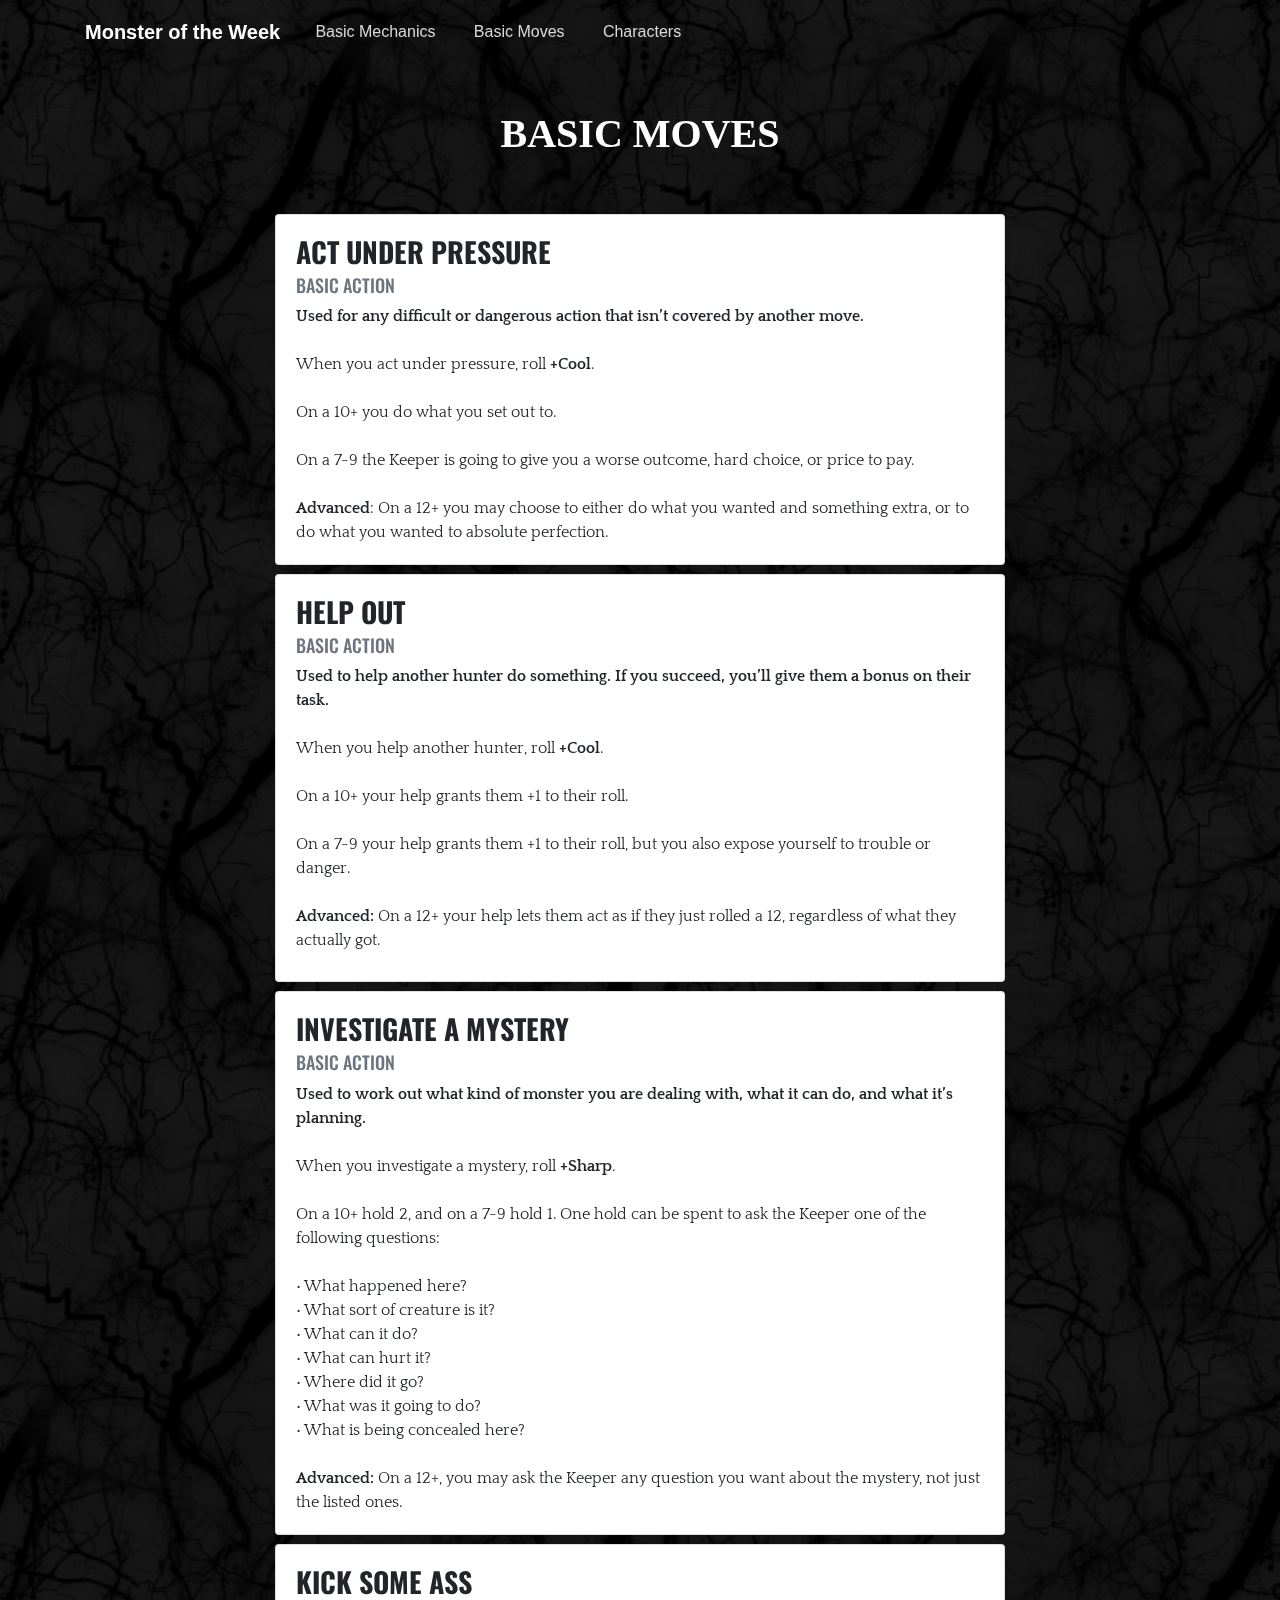
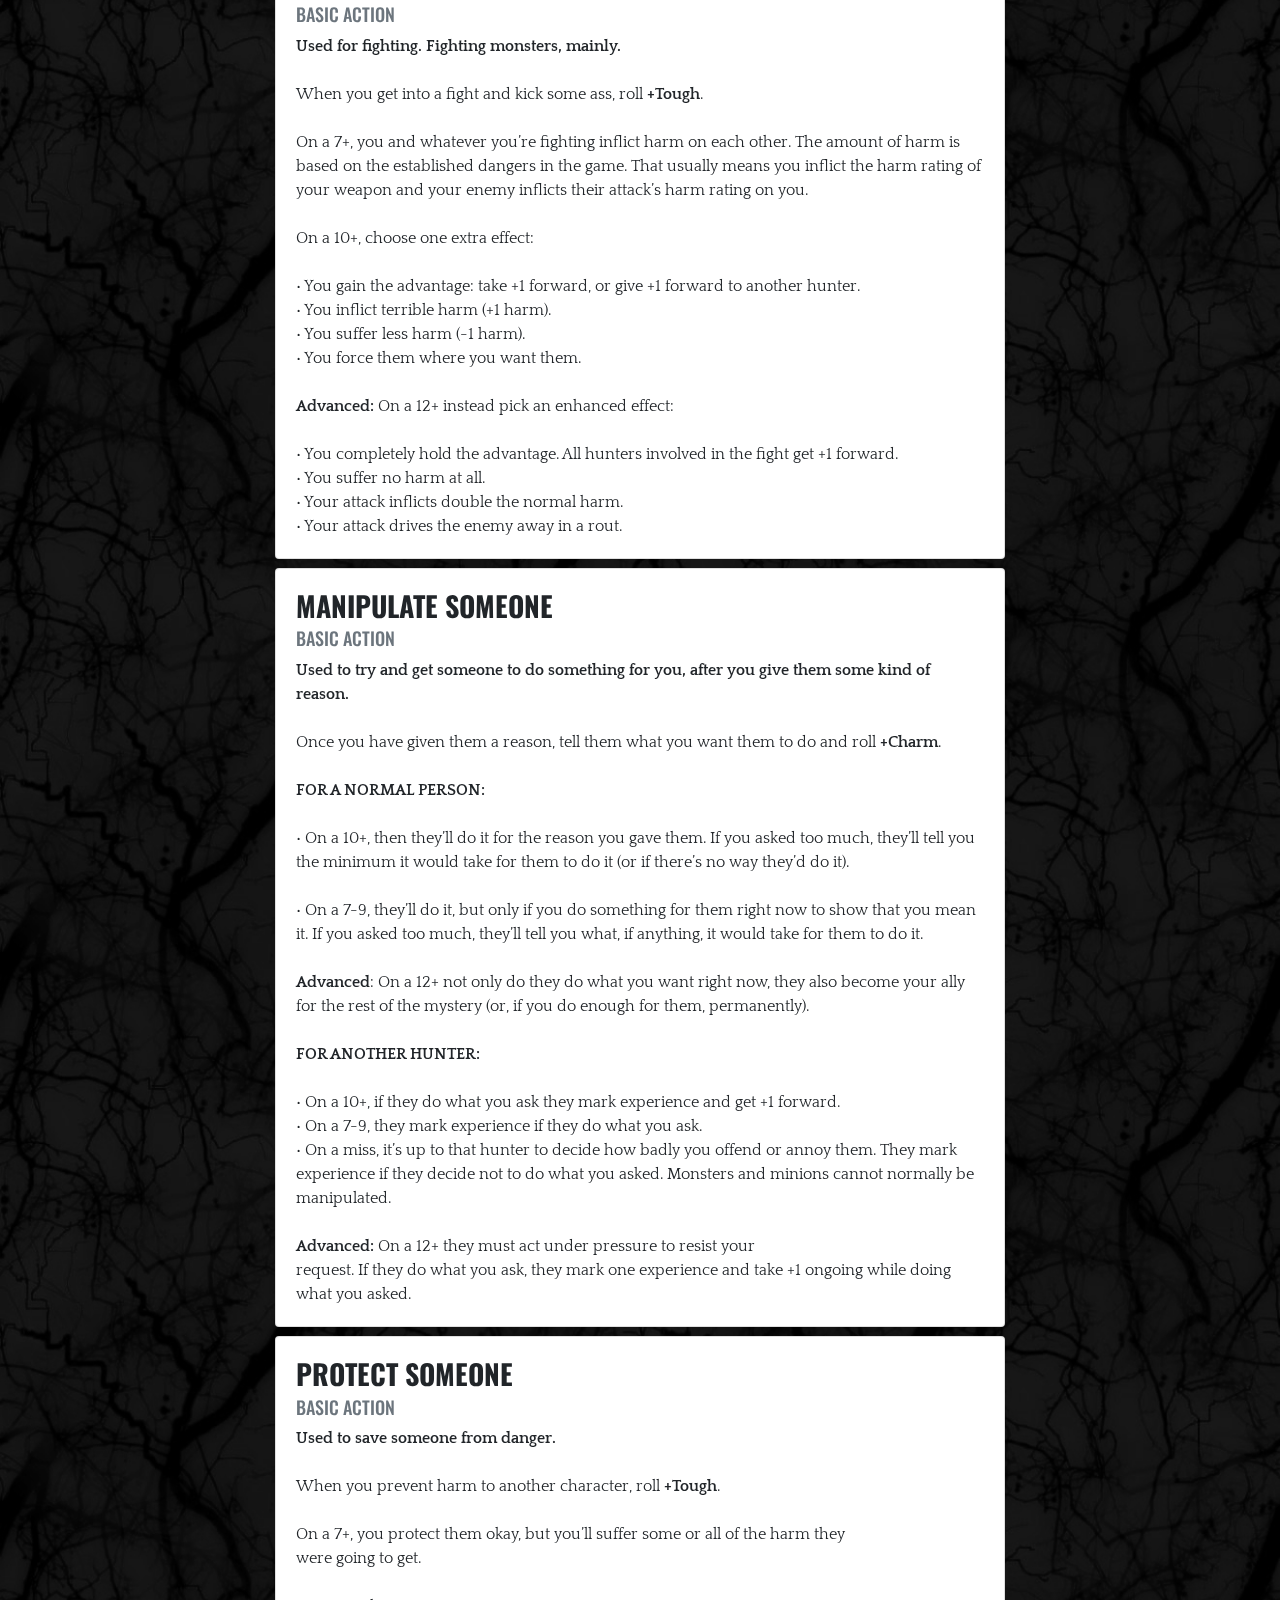
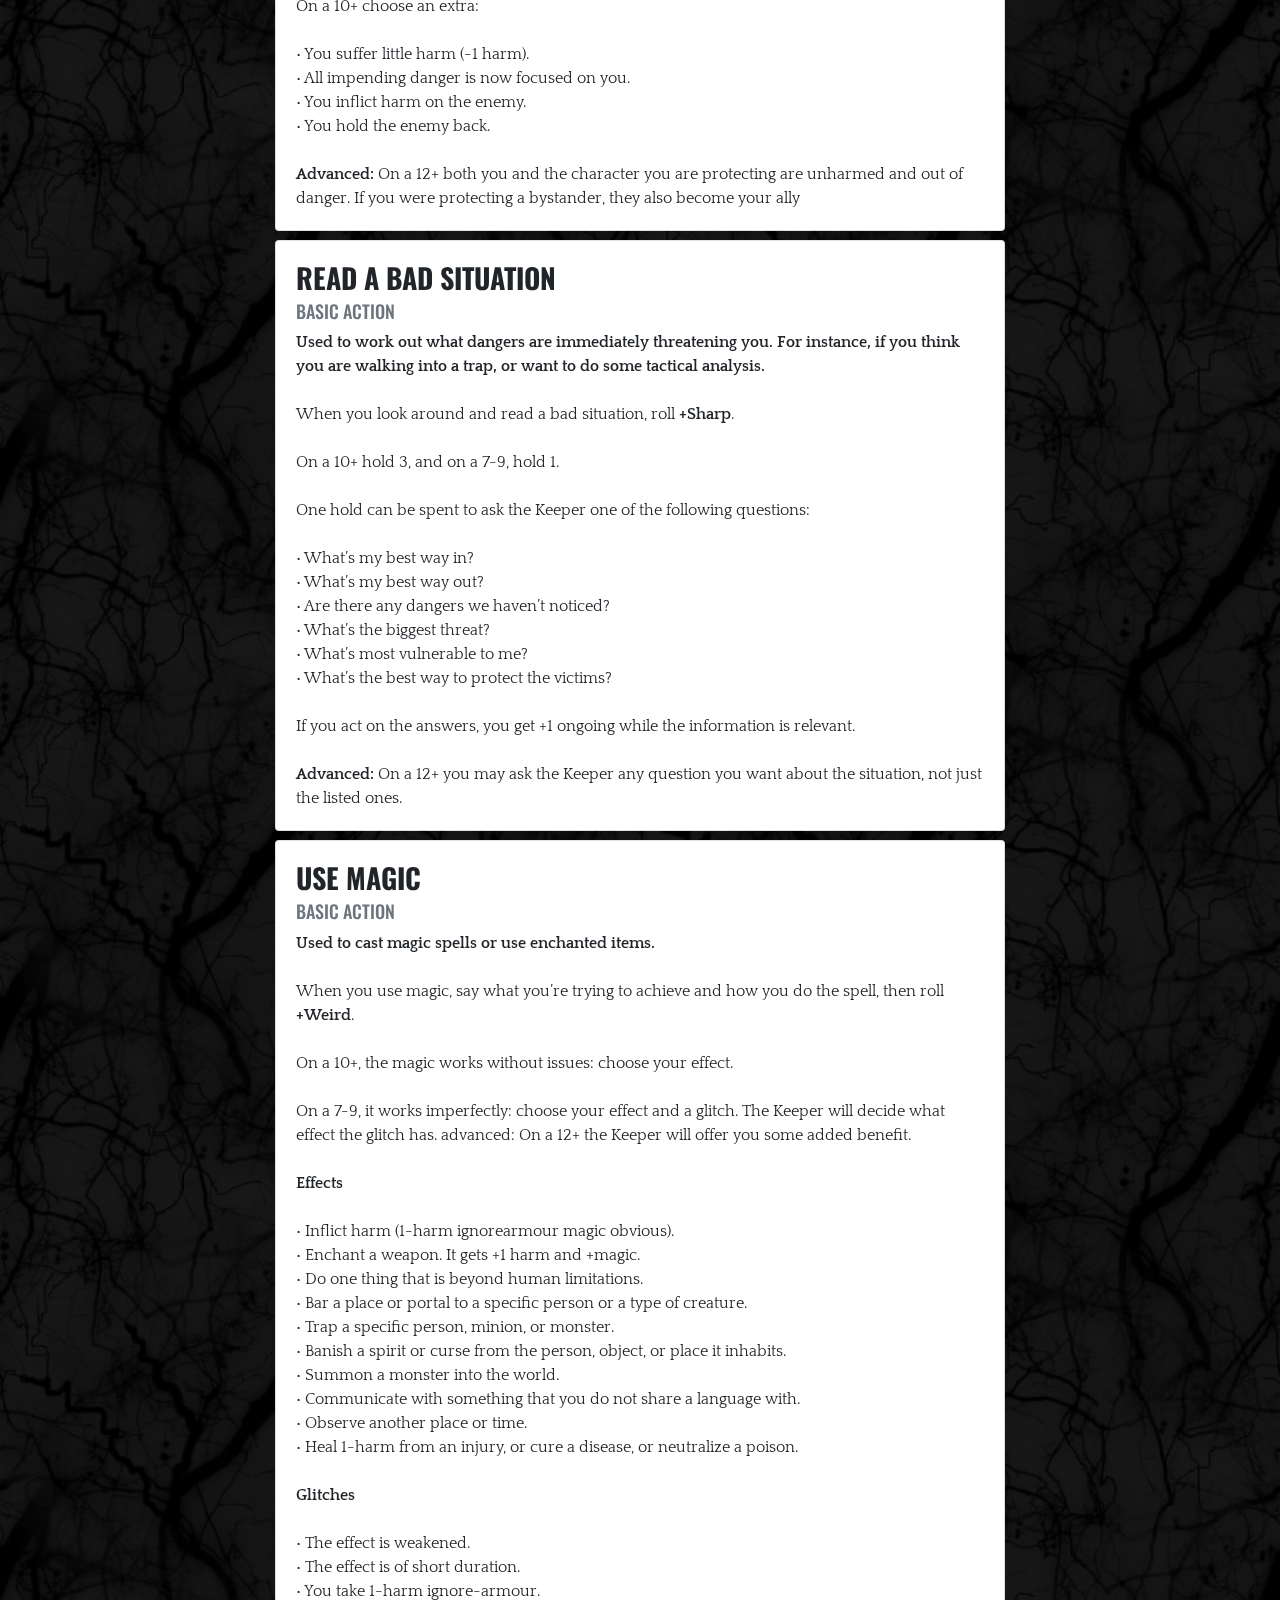
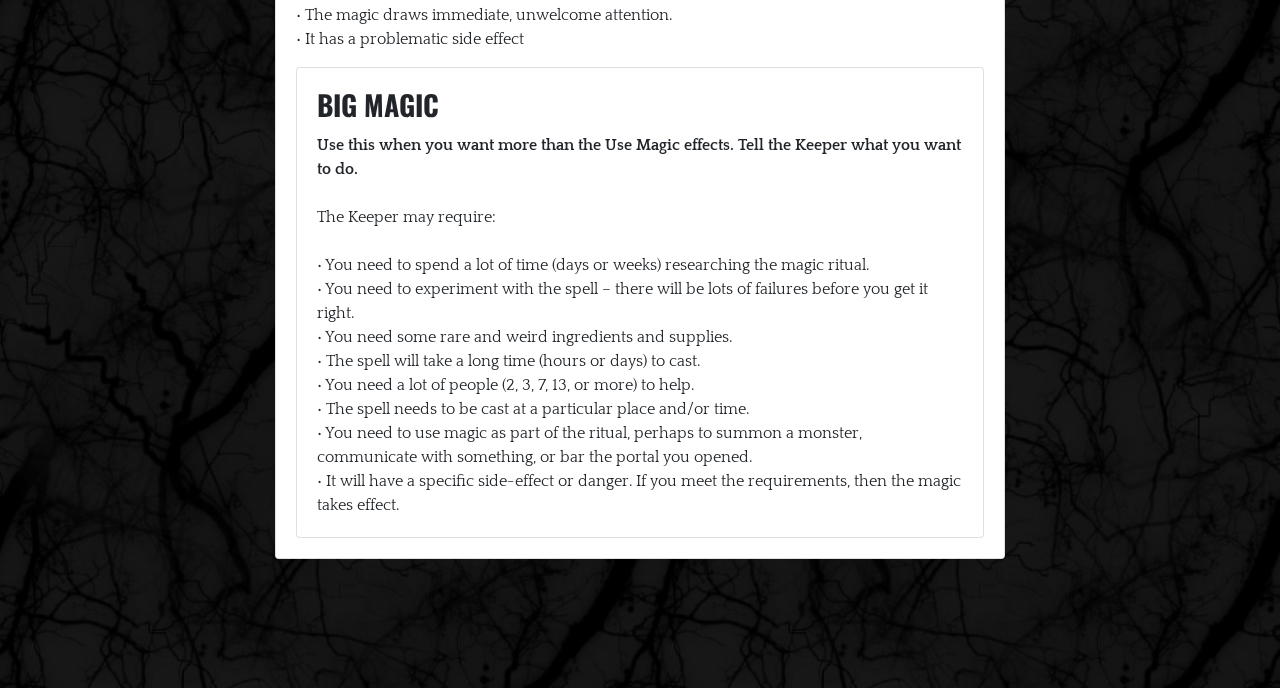
==== basicmoves.html @ d93e8f1a "Refactor and add Basic Mechanics" ====
<!DOCTYPE html>
<html>

<head>
    <meta charset="utf-8">
    <meta name="viewport" content="width=device-width, initial-scale=1.0, shrink-to-fit=no">
    <title>MOTW | Basic Moves</title>
    <link rel="stylesheet" href="https://cdnjs.cloudflare.com/ajax/libs/twitter-bootstrap/4.3.1/css/bootstrap.min.css">
    <link href="https://fonts.googleapis.com/css?family=Oswald|Quattrocento" rel="stylesheet">
    <link rel="stylesheet" href="assets/css/styles.min.css">
    <link rel="stylesheet" href="assets/css/custom.css">
    <link rel="icon" href="favicon-16x16.png">
</head>

<body>
    <div>
        <div class="header-dark"
            style="background-image: url(&quot;assets/img/spooky.jpg&quot;);opacity: 1;filter: blur(0px) brightness(100%) contrast(100%) grayscale(0%);margin: 0px;background-size: auto;background-repeat: round;">
            <nav class="navbar navbar-dark navbar-expand-lg navigation-clean-search">
                <div class="container"><a class="navbar-brand" href="#">Monster of the Week</a><button
                        data-toggle="collapse" class="navbar-toggler" data-target="#navcol-1"><span
                            class="sr-only">Toggle navigation</span><span class="navbar-toggler-icon"></span></button>
                    <div class="collapse navbar-collapse" id="navcol-1">
                        <ul class="nav navbar-nav">
                            <li class="nav-item" role="presentation"><a class="nav-link" href="index.html">Basic
                                    Mechanics</a>
                            </li>
                            <li class="nav-item active" role="presentation"><a class="nav-link"
                                    href="basicmoves.html">Basic Moves</a>
                            </li>
                            <li class="nav-item" role="presentation"><a class="nav-link"
                                    href="characters.html">Characters</a></li>
                        </ul>
                        <form class="form-inline mr-auto" target="_self">
                            <div class="form-group"><label for="search-field"></label></div>
                        </form><span class="navbar-text"></span>
                    </div>
                </div>
            </nav>
            <div class="container hero">
                <div class="row">
                    <div class="col-md-8 offset-md-2">
                        <h1 class="text-center">Basic Moves</h1>
                        <div class="card" style="padding: 0px;margin: 0 0 1vh 0;">
                            <div class="card-body">
                                <h4 class="card-title">Act Under Pressure</h4>
                                <h6 class="text-muted card-subtitle mb-2">Basic Action</h6>
                                <p class="card-text"><strong>Used for any difficult or dangerous action that isn’t
                                        covered by another move.</strong><br><br>When you act under pressure, roll
                                    <strong>+Cool</strong>.<br><br>On a 10+ you do what you set out to.<br><br>On a 7-9
                                    the
                                    Keeper is going to give you a worse outcome, hard choice, or price to
                                    pay.<br><br><strong>Advanced</strong>: On a 12+ you may choose to either do what you
                                    wanted and something extra, or to do what you wanted to absolute
                                    perfection.<br></p>
                            </div>
                        </div>
                        <div class="card" style="margin: 0 0 1vh 0;">
                            <div class="card-body" style="margin: 0 0 1vh 0;">
                                <h4 class="card-title">Help Out</h4>
                                <h6 class="text-muted card-subtitle mb-2">Basic Action</h6>
                                <p class="card-text"><strong>Used to help another hunter do something. If you succeed,
                                        you’ll give them a bonus on their task.</strong><br><br>When you help another
                                    hunter, roll <strong>+Cool</strong>.<br><br>On a 10+ your help grants them +1 to
                                    their roll.<br><br>On a 7-9 your help grants them +1 to their roll, but you also
                                    expose yourself to trouble or danger.<br><br><strong>Advanced:</strong> On a 12+
                                    your help lets them act as if they just rolled a 12, regardless
                                    of what they actually got.<br></p>
                            </div>
                        </div>
                        <div class="card" style="margin: 0 0 1vh 0;">
                            <div class="card-body">
                                <h4 class="card-title">Investigate a Mystery</h4>
                                <h6 class="text-muted card-subtitle mb-2">Basic Action</h6>
                                <p class="card-text"><strong>Used to work out what kind of monster you are dealing with,
                                        what it can do, and what it’s planning.</strong><br><br>When you investigate a
                                    mystery, roll <strong>+Sharp</strong>. <br><br>On a 10+ hold 2, and on a 7-9
                                    hold 1. One hold can be spent to ask the Keeper one of the following
                                    questions:<br><br>• What happened here?<br>• What sort of creature is it?<br>• What
                                    can it do?<br>• What can hurt it?<br>• Where did it go?<br>• What
                                    was it going to do?<br>• What is being concealed
                                    here?<br><br><strong>Advanced:</strong> On a 12+, you may ask the Keeper any
                                    question you want about the mystery, not just the listed ones.<br></p>
                            </div>
                        </div>
                        <div class="card" style="margin: 0 0 1vh 0;">
                            <div class="card-body">
                                <h4 class="card-title">Kick Some Ass</h4>
                                <h6 class="text-muted card-subtitle mb-2">Basic Action</h6>
                                <p class="card-text"><strong>Used for fighting. Fighting monsters,
                                        mainly.</strong><br><br>When you get into a fight and kick some ass, roll
                                    <strong>+Tough</strong>.<br><br>On a 7+, you and whatever you’re fighting inflict
                                    harm on each other. The
                                    amount of harm is based on the established dangers in the game. That usually means
                                    you inflict the harm rating of your weapon and your enemy inflicts their attack’s
                                    harm rating on you.<br><br>On a 10+, choose one extra
                                    effect:<br><br>• You gain the advantage: take +1 forward, or give +1 forward to
                                    another hunter.<br>• You inflict terrible harm (+1 harm).<br>• You suffer less harm
                                    (-1 harm).<br>• You force them where you want them.
                                    <br><br><strong>Advanced:</strong> On a 12+ instead pick an enhanced
                                    effect:<br><br>• You completely hold the advantage. All hunters involved in the
                                    fight get +1 forward.<br>• You suffer no harm at all.<br>• Your attack inflicts
                                    double the normal harm.<br>•
                                    Your attack drives the enemy away in a rout.<br></p>
                            </div>
                        </div>
                        <div class="card" style="margin: 0 0 1vh 0;">
                            <div class="card-body">
                                <h4 class="card-title">Manipulate Someone</h4>
                                <h6 class="text-muted card-subtitle mb-2">Basic Action</h6>
                                <p class="card-text"><strong>Used to try and get someone to do something for you, after
                                        you give them some kind of reason.</strong><br><br>Once you have given them a
                                    reason, tell them what you want them to do and roll
                                    <strong>+Charm</strong>.<br><br><strong>FOR A NORMAL PERSON:</strong><br><br>•
                                    On a 10+, then they’ll do it for the reason you gave them. If you asked too much,
                                    they’ll tell you the minimum it would take for them to do it (or if there’s no way
                                    they’d do it).<br><br>• On a 7-9, they’ll do it, but only
                                    if you do something for them right now to show that you mean it. If you asked too
                                    much, they’ll tell you what, if anything, it would take for them to do
                                    it.<br><br><strong>Advanced</strong>: On a 12+ not only do they do
                                    what you want right now, they also become your ally for the rest of the mystery (or,
                                    if you do enough for them, permanently).<br><br><strong>FOR ANOTHER
                                        HUNTER:</strong><br><br>• On a 10+, if they do what you ask they mark
                                    experience and get +1 forward.<br>• On a 7-9, they mark experience if they do what
                                    you ask.<br>• On a miss, it’s up to that hunter to decide how badly you offend or
                                    annoy them. They mark experience if they decide not to
                                    do what you asked. Monsters and minions cannot normally be
                                    manipulated.<br><br><strong>Advanced:</strong> On a 12+ they must act under pressure
                                    to resist your<br>request. If they do what you ask, they mark one experience
                                    and take +1 ongoing while doing what you asked. <br></p>
                            </div>
                        </div>
                        <div class="card" style="margin: 0 0 1vh 0;">
                            <div class="card-body">
                                <h4 class="card-title">Protect Someone</h4>
                                <h6 class="text-muted card-subtitle mb-2">Basic Action</h6>
                                <p class="card-text"><strong>Used to save someone from danger.</strong><br><br>When you
                                    prevent harm to another character, roll <strong>+Tough</strong>.<br><br>On a 7+, you
                                    protect them okay, but you’ll suffer some or all of the harm they<br>were
                                    going to get.<br><br>On a 10+ choose an extra:<br><br>• You suffer little harm (-1
                                    harm).<br>• All impending danger is now focused on you.<br>• You inflict harm on the
                                    enemy.<br>• You hold the enemy back.<br><br><strong>Advanced:</strong> On a 12+ both
                                    you and the character you are protecting are unharmed and out of danger. If you were
                                    protecting a bystander, they also become your ally<br></p>
                            </div>
                        </div>
                        <div class="card" style="margin: 0 0 1vh 0;">
                            <div class="card-body">
                                <h4 class="card-title">Read a Bad Situation</h4>
                                <h6 class="text-muted card-subtitle mb-2">Basic Action</h6>
                                <p class="card-text"><strong>Used to work out what dangers are immediately threatening
                                        you. For instance, if you think you are walking into a trap, or want to do some
                                        tactical analysis.</strong><br><br>When you look around and read a bad
                                    situation,
                                    roll <strong>+Sharp</strong>.<br><br>On a 10+ hold 3, and on a 7-9, hold
                                    1.<br><br>One hold can be spent to ask the Keeper one of the following
                                    questions:<br><br>• What’s my best way in?<br>• What’s my best way out?<br>•
                                    Are there any dangers we haven’t noticed?<br>• What’s the biggest threat?<br>•
                                    What’s most vulnerable to me?<br>• What’s the best way to protect the
                                    victims?<br><br>If you act on the answers, you get +1 ongoing while the
                                    information is relevant.<br><br><strong>Advanced:</strong> On a 12+ you may ask the
                                    Keeper any question you want about the situation, not just the listed ones.<br></p>
                            </div>
                        </div>
                        <div class="card" style="margin: 0 0 1vh 0;">
                            <div class="card-body">
                                <h4 class="card-title">Use Magic</h4>
                                <h6 class="text-muted card-subtitle mb-2">Basic Action</h6>
                                <p class="card-text"><strong>Used to cast magic spells or use enchanted
                                        items.</strong><br><br>When you use magic, say what you’re trying to achieve and
                                    how you do the spell, then roll <strong>+Weird</strong>.<br><br>On a 10+, the magic
                                    works without
                                    issues: choose your effect.<br><br>On a 7-9, it works imperfectly: choose your
                                    effect and a glitch. The Keeper will decide what effect the glitch has. advanced: On
                                    a 12+ the Keeper will offer you some added
                                    benefit.<br><br><strong>Effects</strong><br><br>•
                                    Inflict harm (1-harm ignorearmour magic obvious).<br>• Enchant a weapon. It gets +1
                                    harm and +magic.<br>• Do one thing that is beyond human limitations.<br>• Bar a
                                    place or portal to a specific person or a type of creature.<br>•
                                    Trap a specific person, minion, or monster.<br>• Banish a spirit or curse from the
                                    person, object, or place it inhabits.<br>• Summon a monster into the world.<br>•
                                    Communicate with something that you do not share a language
                                    with.<br>• Observe another place or time.<br>• Heal 1-harm from an injury, or cure a
                                    disease, or neutralize a poison.<br><br><strong>Glitches</strong><br><br>• The
                                    effect is weakened.<br>• The effect is of short duration.<br>•
                                    You take 1-harm ignore-armour.<br>• The magic draws immediate, unwelcome
                                    attention.<br>• It has a problematic side effect<br></p>
                                <div class="card">
                                    <div class="card-body">
                                        <h4 class="card-title">Big Magic</h4>
                                        <p class="card-text"><strong>Use this when you want more than the Use Magic
                                                effects. Tell the Keeper what you want to do.</strong><br><br>The Keeper
                                            may require:<br><br>• You need to spend a lot of time (days or weeks)
                                            researching the magic
                                            ritual.<br>• You need to experiment with the spell – there will be lots of
                                            failures before you get it right.<br>• You need some rare and weird
                                            ingredients and supplies.<br>• The spell will take a long time (hours
                                            or days) to cast.<br>• You need a lot of people (2, 3, 7, 13, or more) to
                                            help.<br>• The spell needs to be cast at a particular place and/or
                                            time.<br>• You need to use magic as part of the ritual, perhaps to summon
                                            a monster, communicate with something, or bar the portal you opened.<br>• It
                                            will have a specific side-effect or danger. If you meet the requirements,
                                            then the magic takes effect.<br></p>
                                    </div>
                                </div>
                            </div>
                        </div>
                    </div>
                </div>
            </div>
        </div>
    </div>
    <script src="https://cdnjs.cloudflare.com/ajax/libs/jquery/3.4.1/jquery.min.js"></script>
    <script src="https://cdnjs.cloudflare.com/ajax/libs/twitter-bootstrap/4.3.1/js/bootstrap.bundle.min.js"></script>
</body>

</html>
---- assets/css/styles.min.css ----
.header-dark{background:url(../../assets/img/mountain_bg.jpg) #444;background-size:cover;padding-bottom:80px}.header-dark .navbar{background:0 0;color:#fff;border-radius:0;box-shadow:none;border:none}@media (min-width:768px){.header-dark{padding-bottom:120px}.header-dark .navbar{padding-top:.75rem;padding-bottom:.75rem}}.header-dark .navbar .navbar-brand{font-weight:700;color:inherit}.header-dark .navbar .navbar-brand:hover{color:#f0f0f0}.header-dark .navbar .navbar-collapse span{margin-top:5px}.header-dark .navbar .navbar-collapse span .login{color:#d9d9d9;margin-right:.5rem;text-decoration:none}.header-dark .navbar .navbar-collapse span .login:hover{color:#fff}.header-dark .navbar .navbar-toggler{border-color:#747474;color:#eee}.header-dark .navbar .navbar-toggler:hover,.header-dark .navbar-toggler:focus{background:0 0}.header-dark .navbar .form-inline,.header-dark .navbar .navbar-collapse{border-color:#636363}@media (min-width:992px){.header-dark .navbar.navbar .navbar-nav .nav-link{padding-left:1.2rem;padding-right:1.2rem}}.header-dark .navbar.navbar-dark .navbar-nav .nav-link{color:#d9d9d9}.header-dark .navbar.navbar-dark .navbar-nav .nav-link:focus,.header-dark .navbar.navbar-dark .navbar-nav .nav-link:hover{color:#fcfeff!important;background-color:transparent}.header-dark .navbar .navbar-nav>li>.dropdown-menu{margin-top:-5px;box-shadow:0 4px 8px rgba(0,0,0,.1);background-color:#fff;border-radius:2px}.header-dark .navbar .dropdown-menu .dropdown-item,.header-dark .navbar .dropdown-menu .dropdown-item:focus{line-height:2;font-size:14px;color:#37434d}.header-dark .navbar .dropdown-menu .drodown-item:hover,.header-dark .navbar .dropdown-menu .dropdown-item:focus{background:#ebeff1}.header-dark .navbar .action-button,.header-dark .navbar .action-button:active{background:#208f8f;border-radius:20px;font-size:inherit;color:#fff;box-shadow:none;border:none;text-shadow:none;padding:.5rem .8rem;transition:background-color .25s}.header-dark .navbar .action-button:hover{background:#269d9d}.header-dark .navbar .form-inline label{color:#ccc}.header-dark .navbar .form-inline .search-field{display:inline-block;width:80%;background:0 0;border:none;border-bottom:1px solid transparent;border-radius:0;box-shadow:none;color:inherit;transition:border-bottom-color .3s}.header-dark .navbar .form-inline .search-field:focus{border-bottom:1px solid #ccc}.header-dark .hero{margin-top:60px}.header-dark .hero h1{color:#fff;font-family:Bitter,serif;font-size:40px;margin-top:20px;margin-bottom:80px}@media (min-width:768px){.header-dark .hero{margin-top:20px}.header-dark .hero h1{margin-bottom:50px;line-height:1.5}}.header-dark .hero .embed-responsive iframe{background-color:#666}
---- assets/css/custom.css ----
body {
  background: url('/assets/img/motw-bg.jpg') no-repeat center center fixed;
  -webkit-background-size: cover;
  -moz-background-size: cover;
  background-size: cover;
  -o-background-size: cover;
}

a.active {
  color: #fff;
}

p {
  font-family: 'Quattrocento', Serif;
  font-size: 16px;
}

h1,
h2,
h3,
h4,
h5 {
  font-family: 'Oswald', Sans-Serif;
  font-size: 28px;
  text-transform: uppercase;
  font-weight: 700;
}

h6 {
  font-family: 'Oswald', Sans-Serif;
  font-size: 18px;
  margin-bottom: 0.5vh;
  text-transform: uppercase;
}
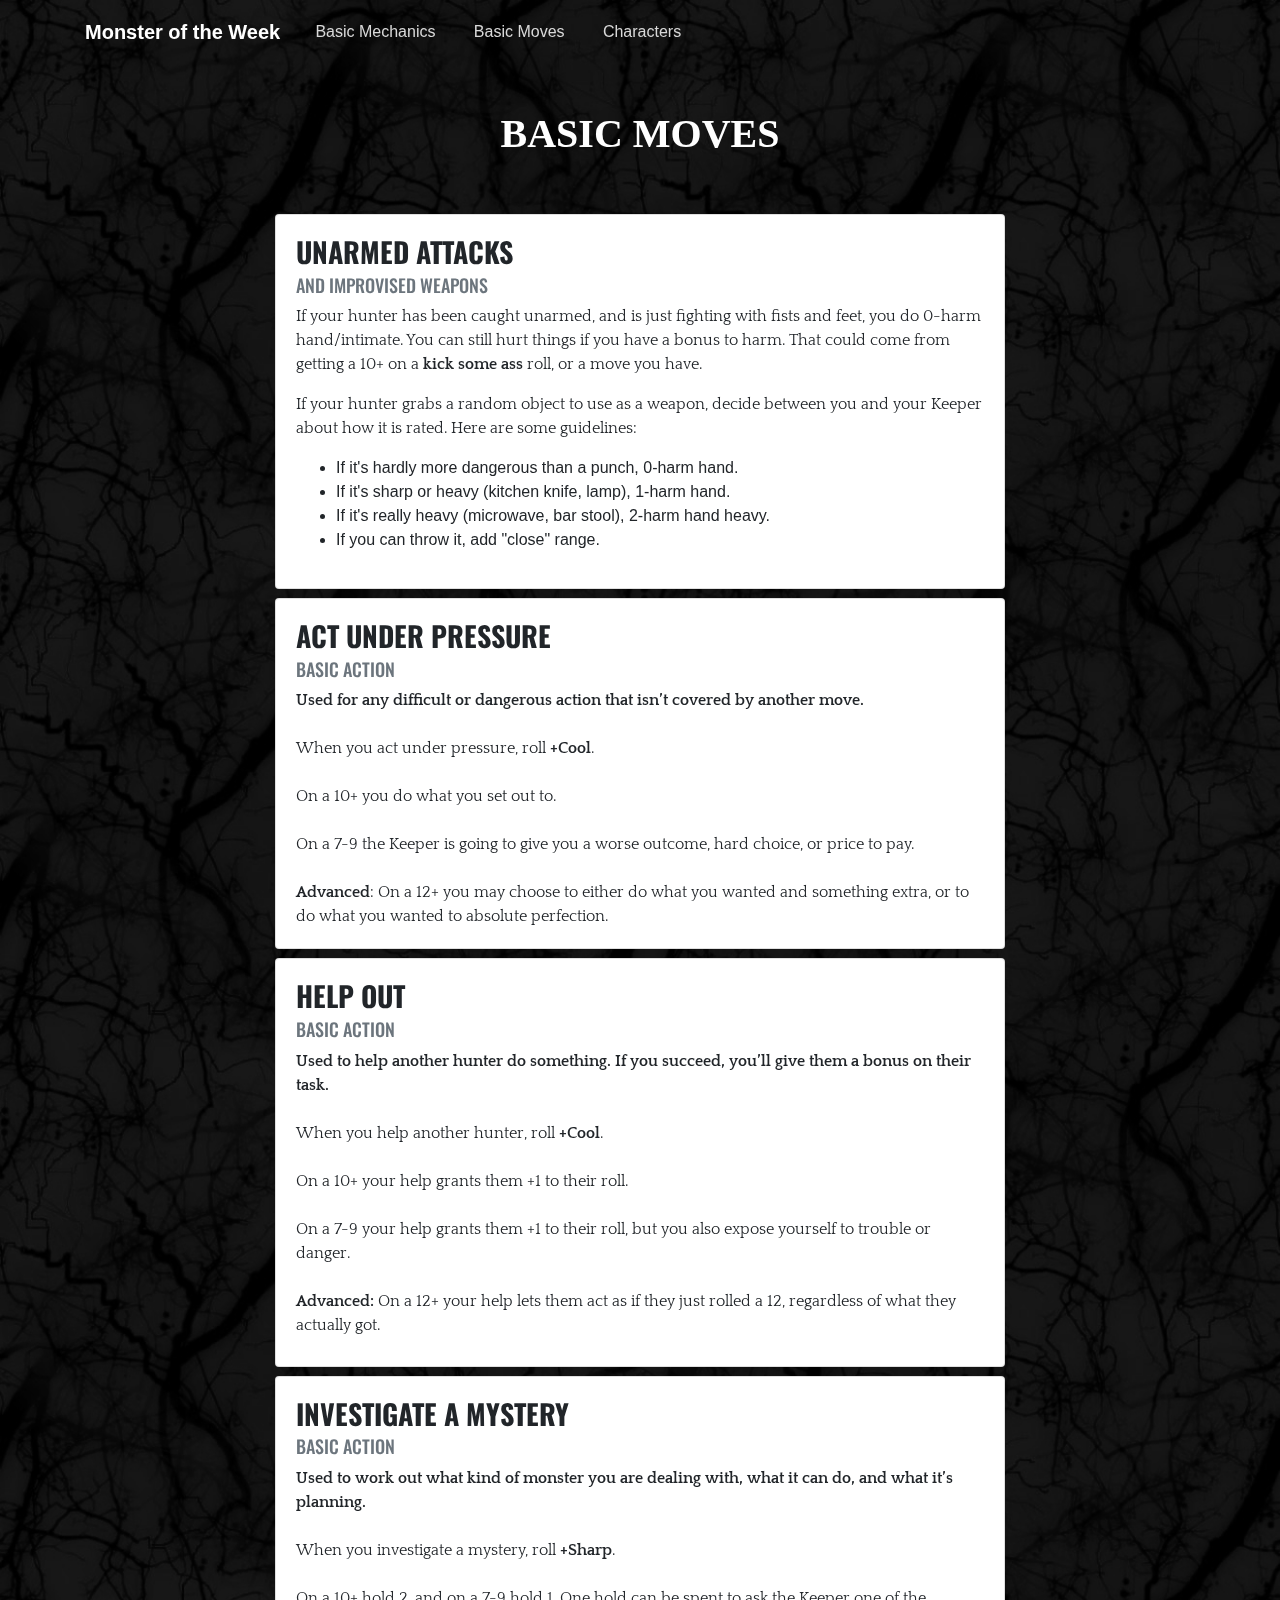
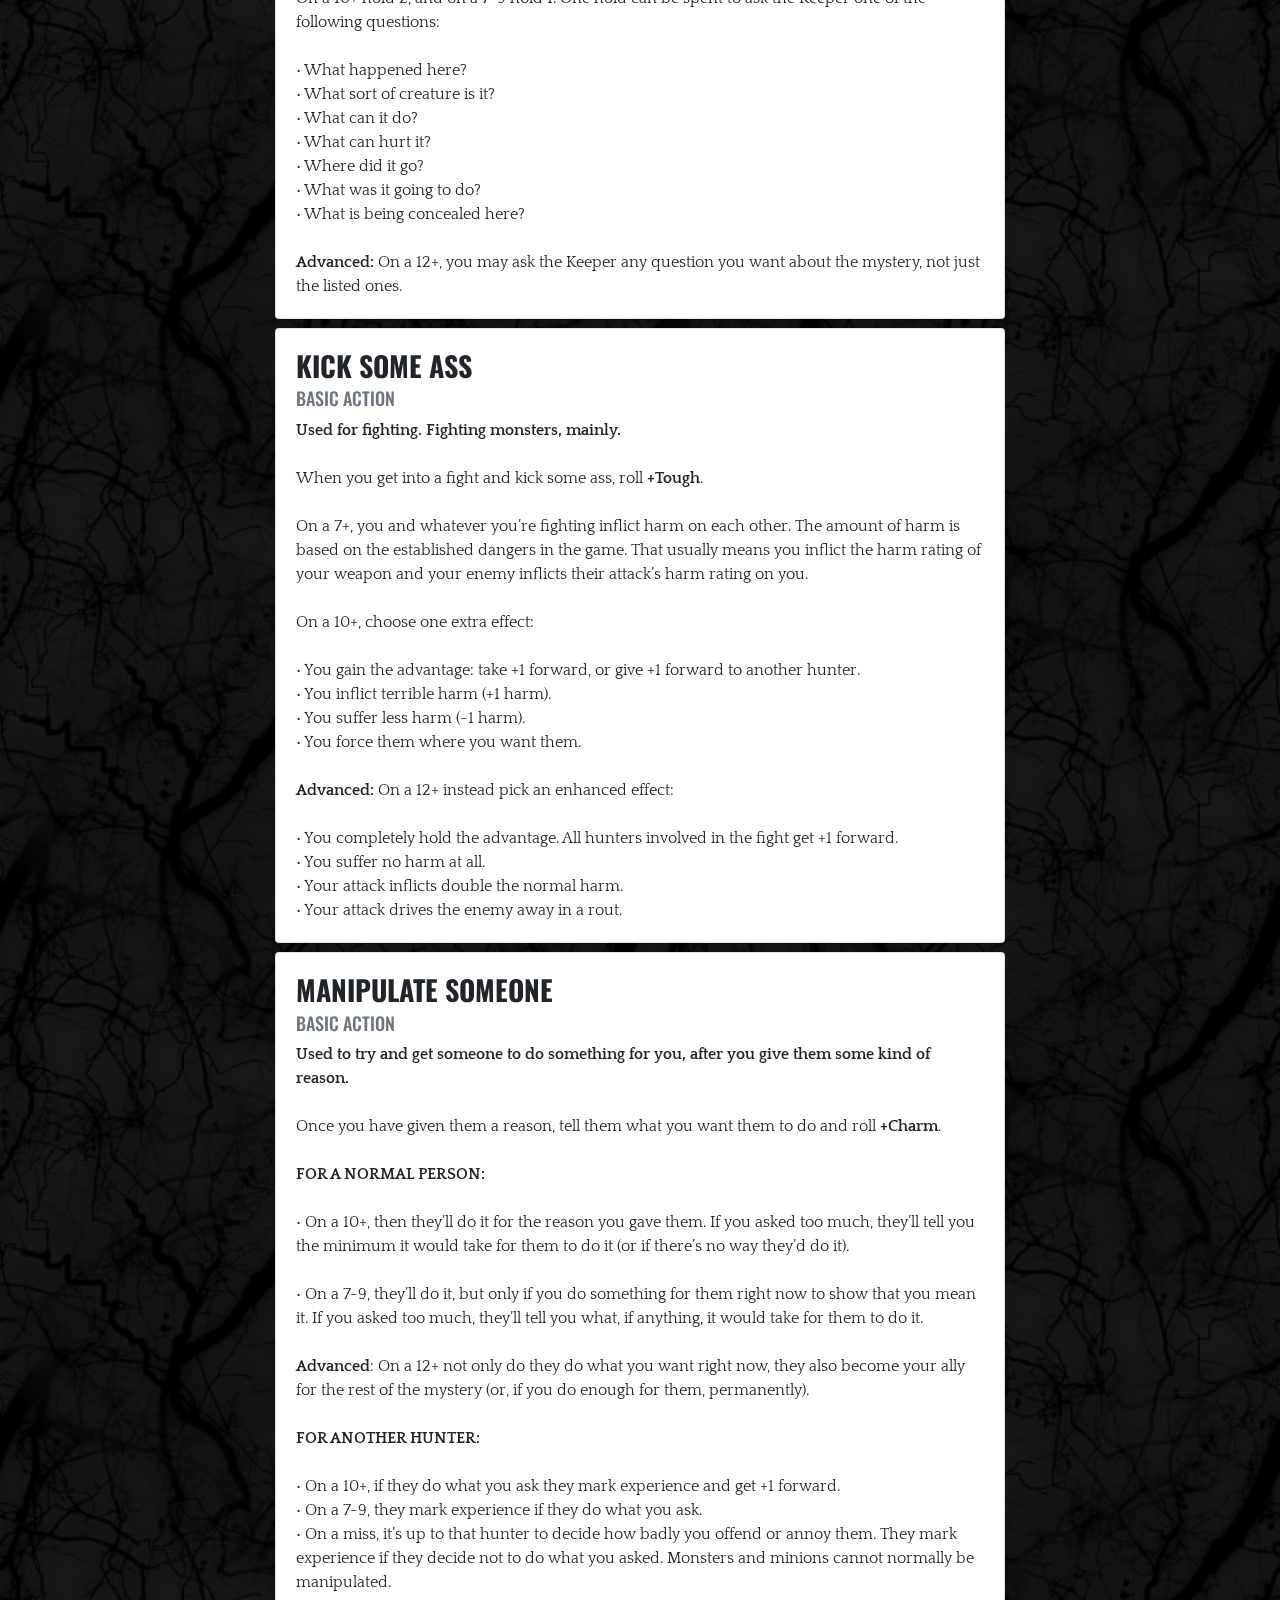
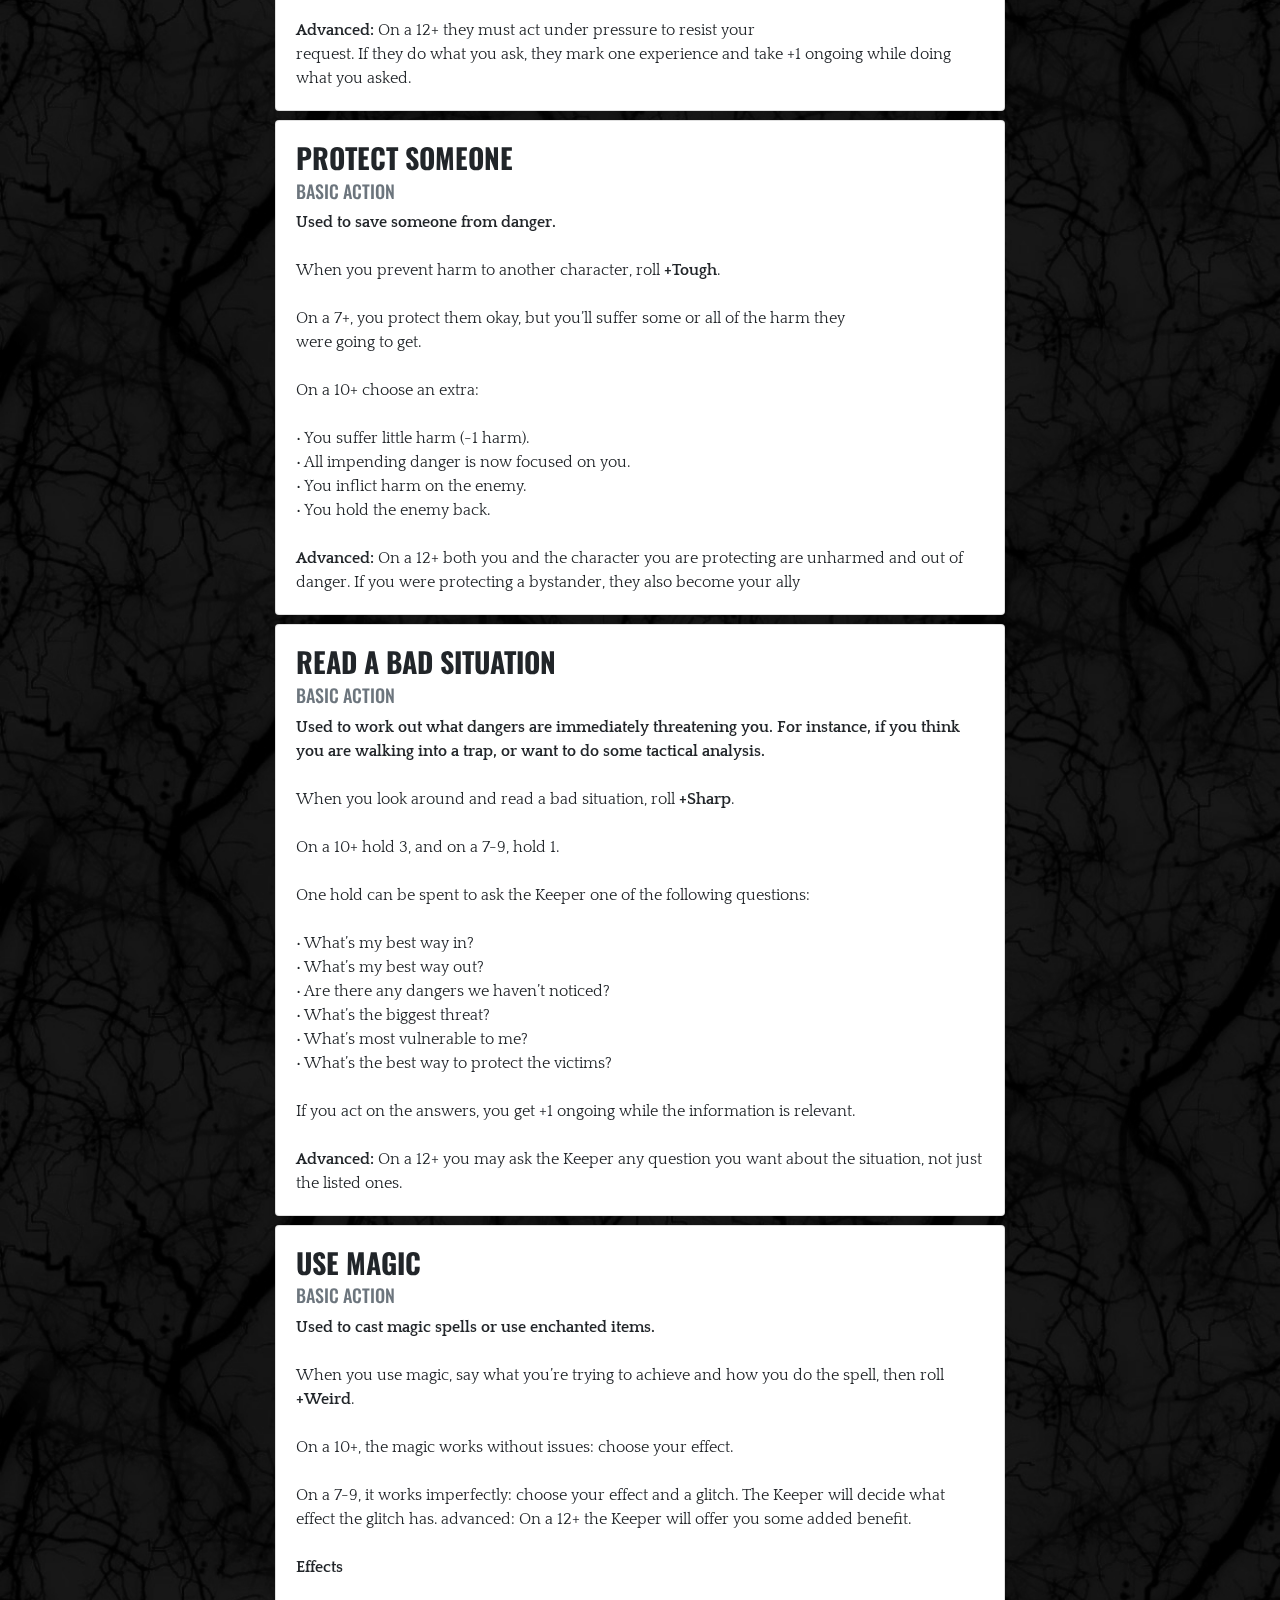
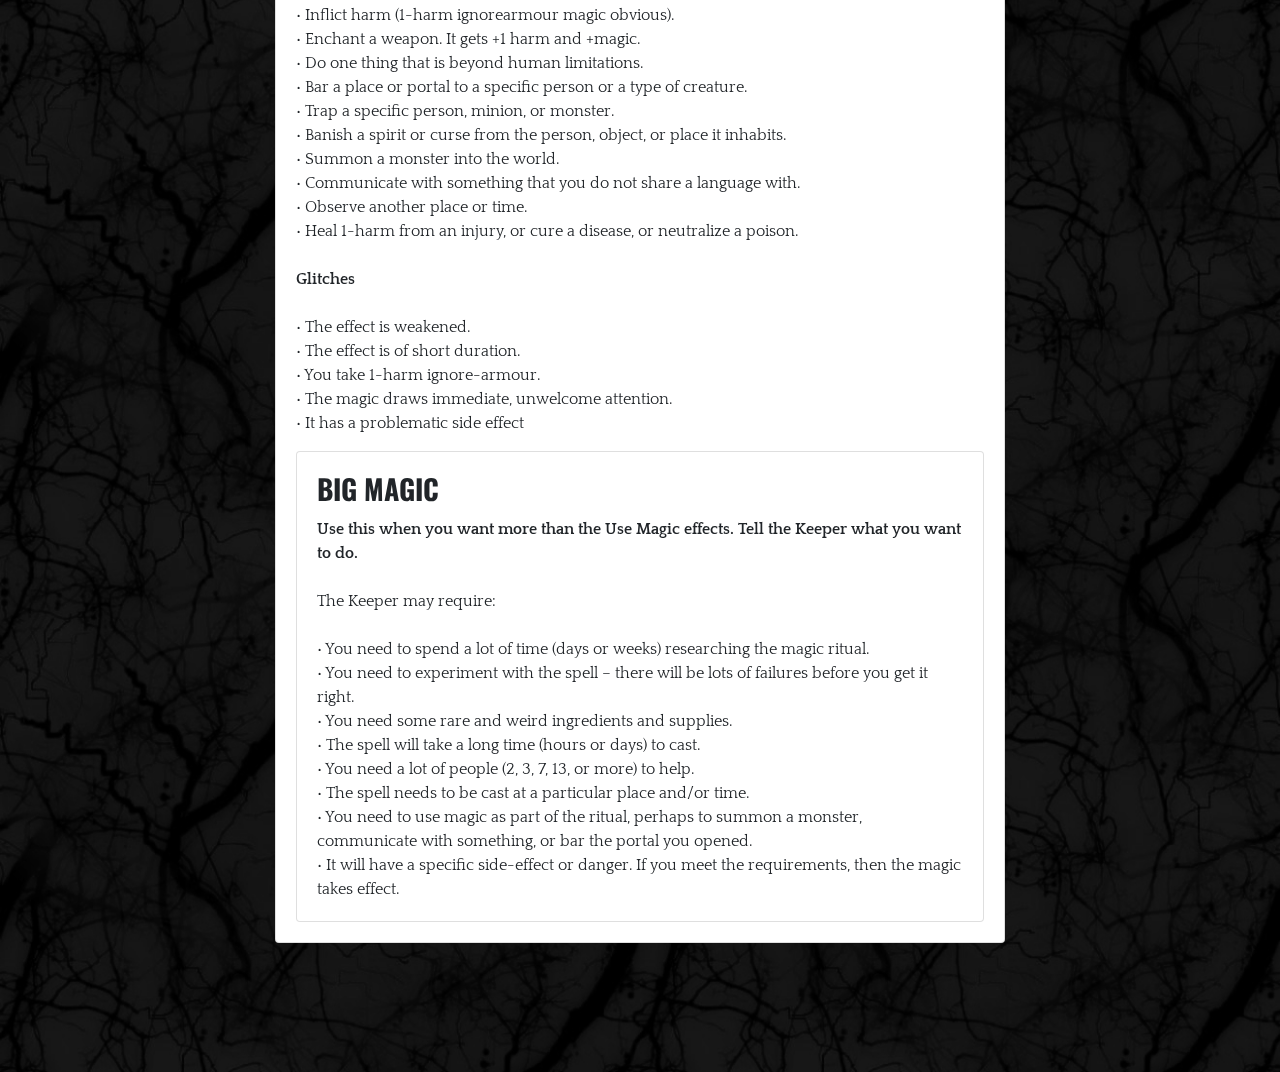
==== commit c66211f5: "Add unarmed attack to basic moves" ====
--- a/basicmoves.html
+++ b/basicmoves.html
@@ -43,6 +43,28 @@
                         <h1 class="text-center">Basic Moves</h1>
                         <div class="card" style="padding: 0px;margin: 0 0 1vh 0;">
                             <div class="card-body">
+                                <h4 class="card-title">Unarmed Attacks</h4>
+                                <h6 class="text-muted card-subtitle mb-2">And Improvised Weapons</h6>
+                                <p class="card-text">If your hunter has been caught unarmed, and is just fighting
+                                    with fists and feet, you do 0-harm hand/intimate. You can still hurt things if you
+                                    have a bonus to harm. That could come from getting a 10+ on a <strong>kick some
+                                        ass</strong>
+                                    roll, or a move you have.
+                                </p>
+                                <p class="card-text">If your hunter grabs a random object to use as a weapon, decide
+                                    between you and
+                                    your Keeper about how it is rated. Here are some guidelines:
+                                    <ul>
+                                        <li>If it's hardly more dangerous than a punch, 0-harm hand.</li>
+                                        <li>If it's sharp or heavy (kitchen knife, lamp), 1-harm hand.</li>
+                                        <li>If it's really heavy (microwave, bar stool), 2-harm hand heavy.</li>
+                                        <li>If you can throw it, add "close" range.</li>
+                                    </ul>
+                                </p>
+                            </div>
+                        </div>
+                        <div class="card" style="padding: 0px;margin: 0 0 1vh 0;">
+                            <div class="card-body">
                                 <h4 class="card-title">Act Under Pressure</h4>
                                 <h6 class="text-muted card-subtitle mb-2">Basic Action</h6>
                                 <p class="card-text"><strong>Used for any difficult or dangerous action that isn’t
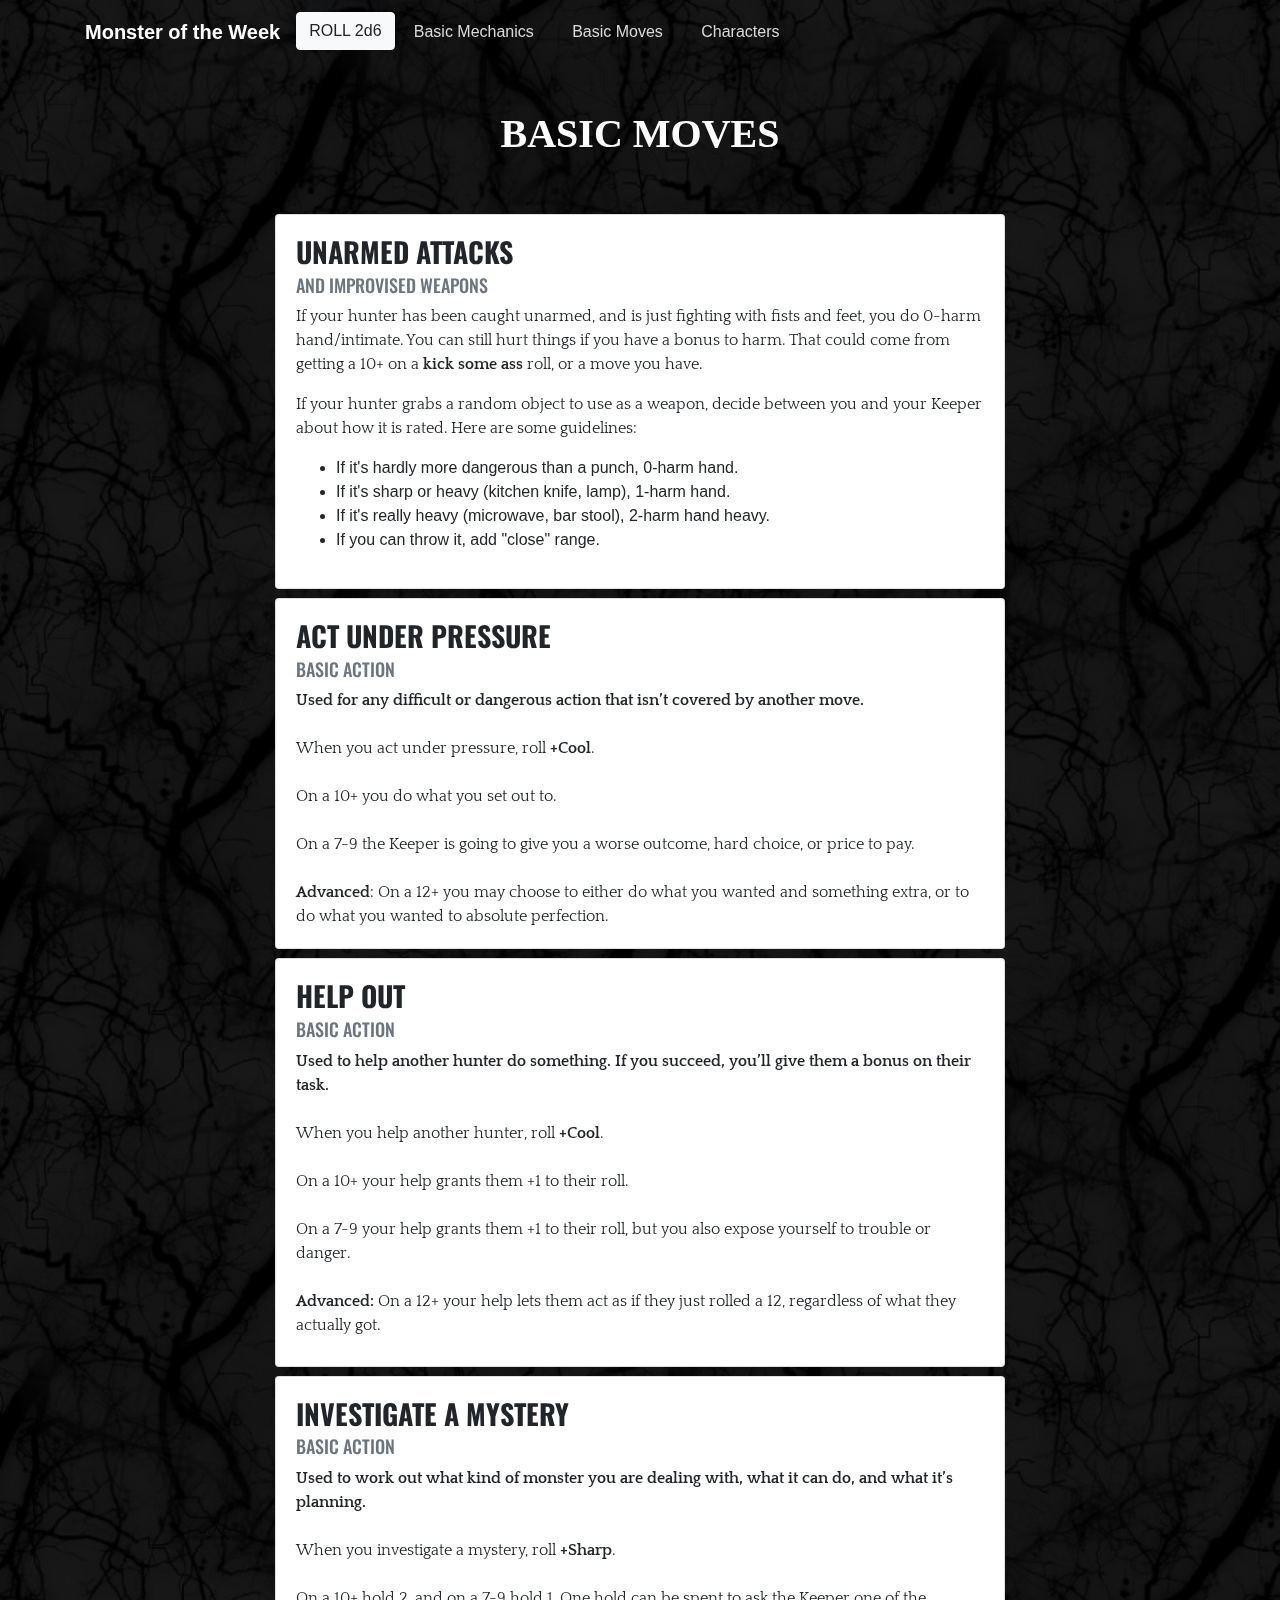
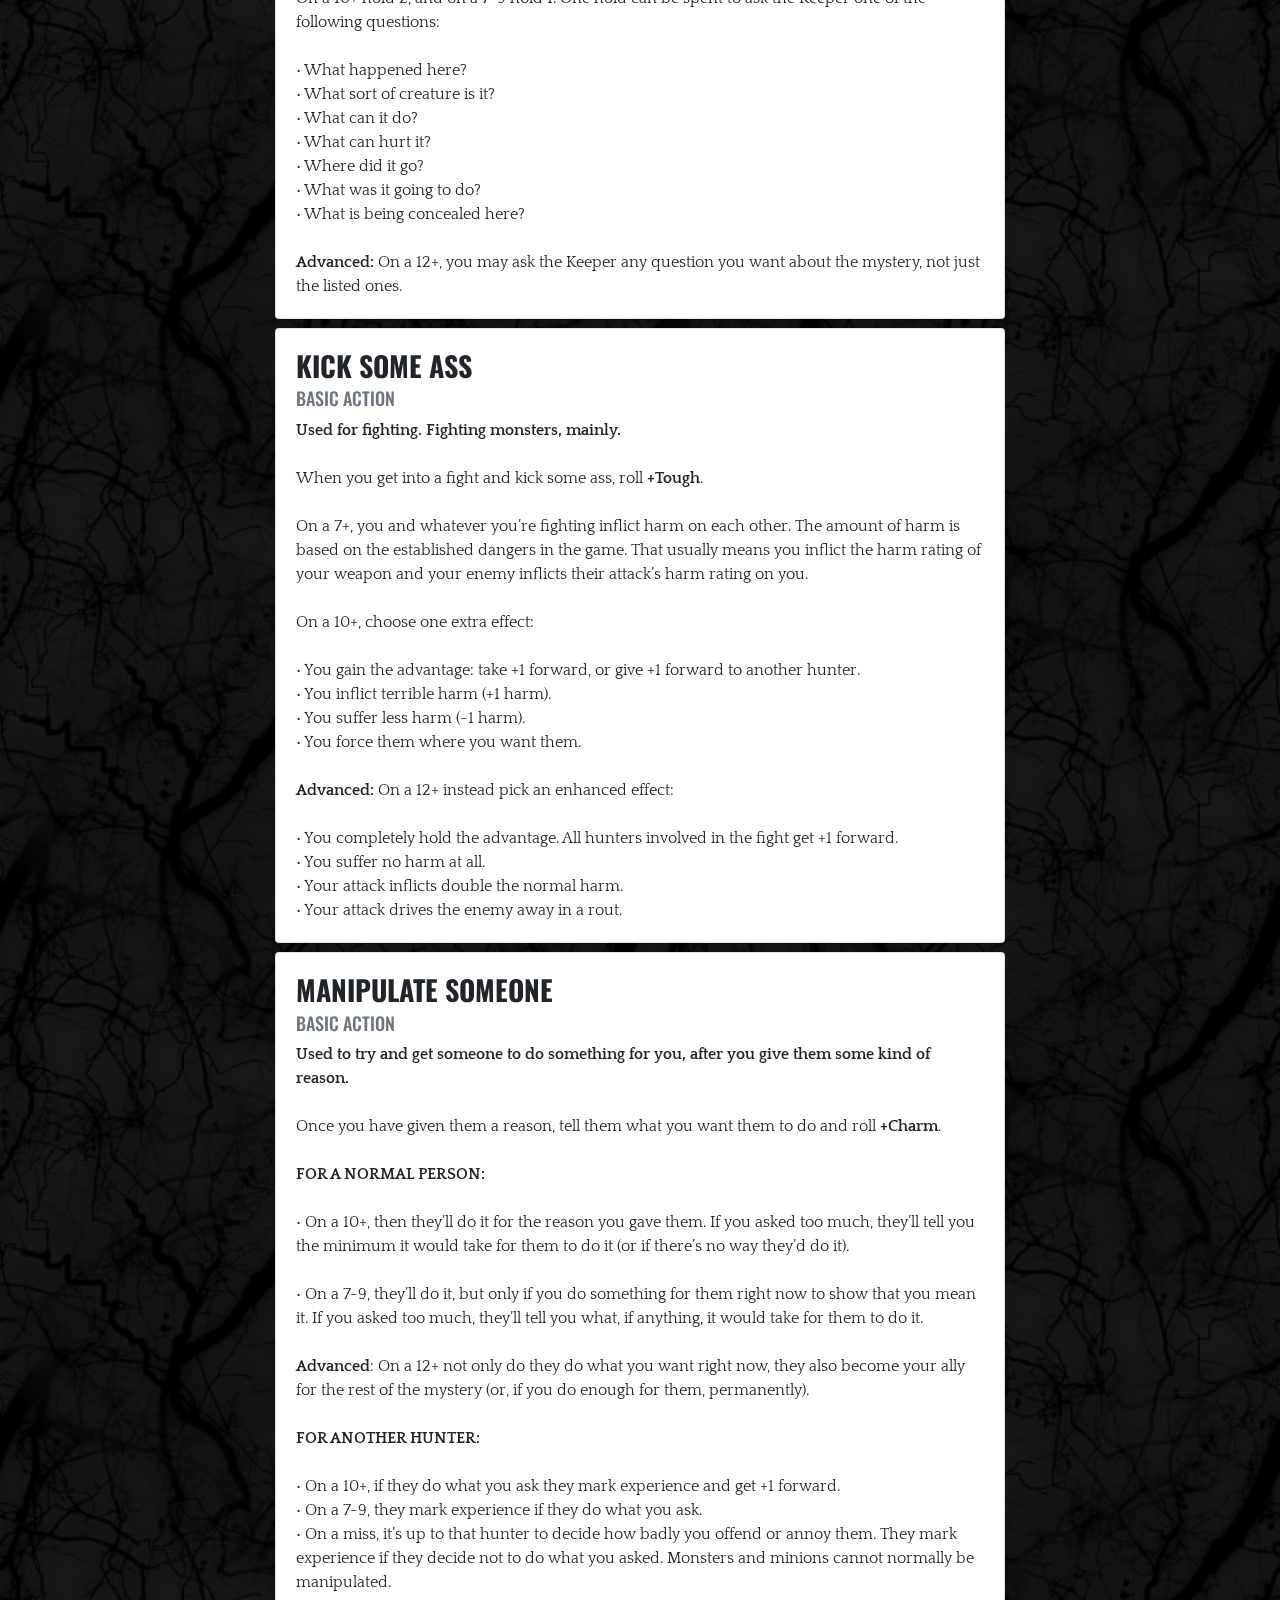
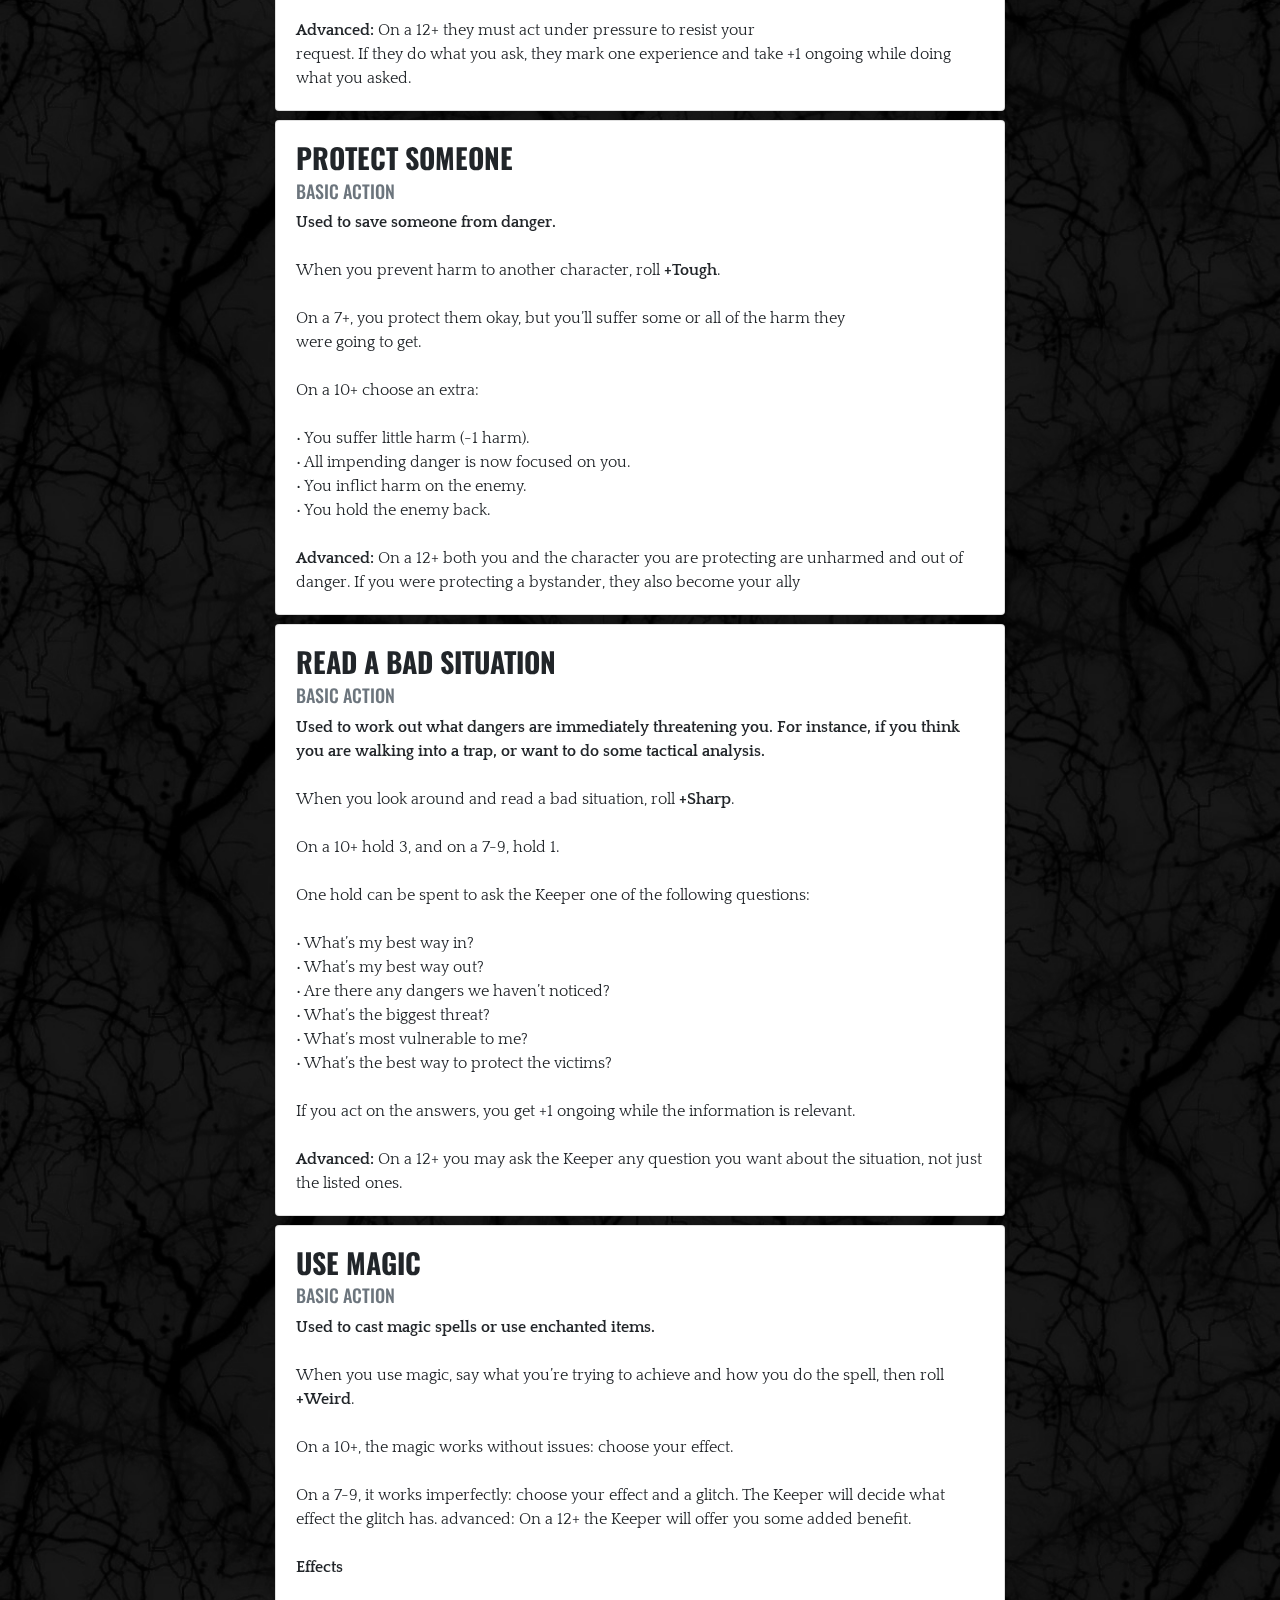
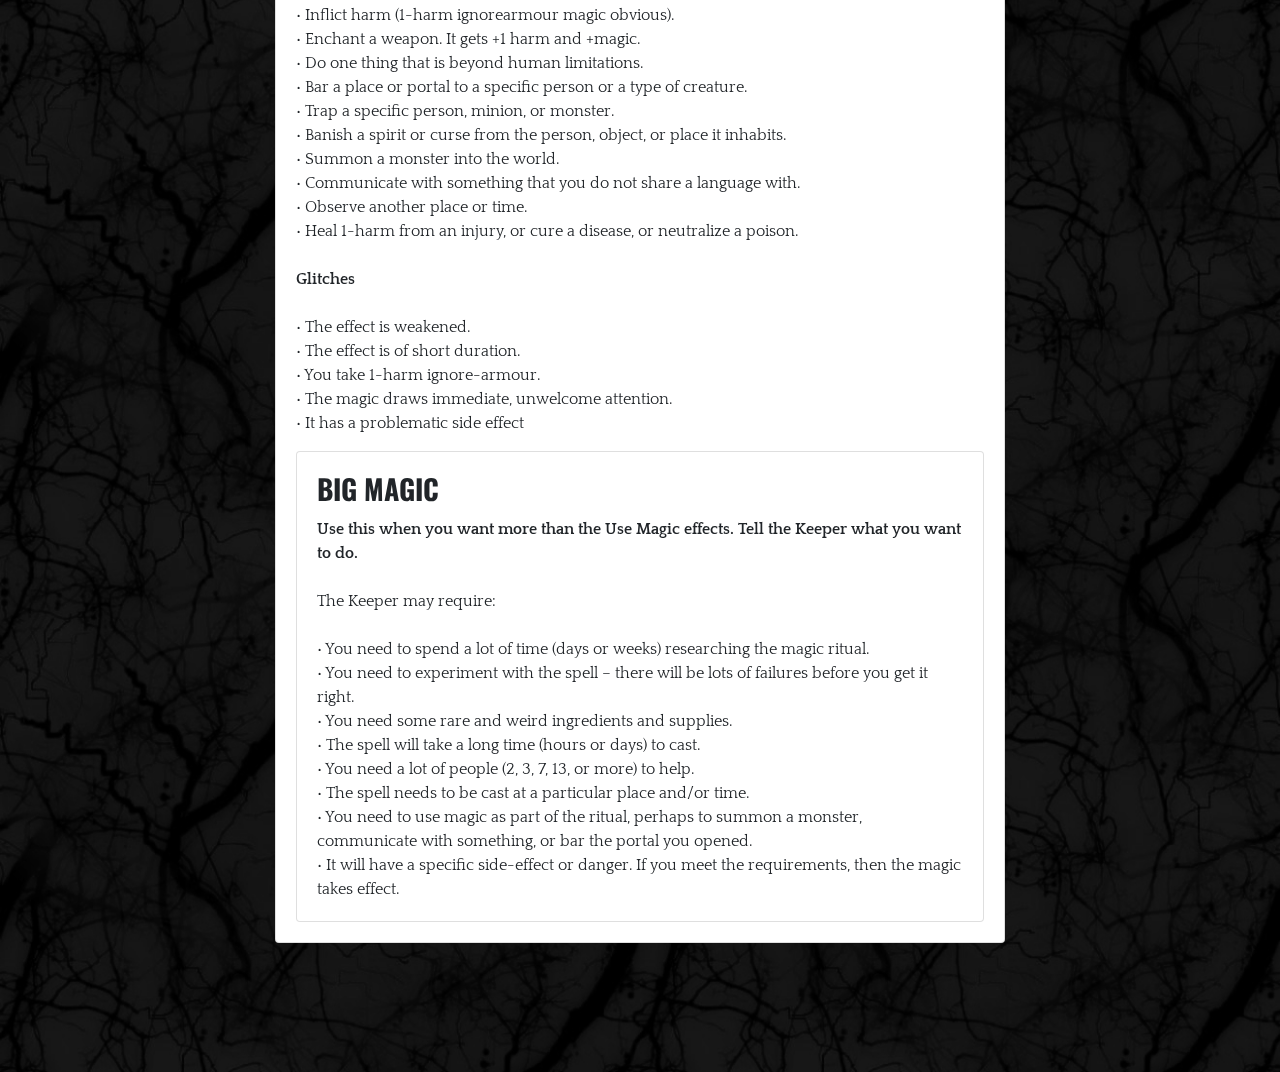
==== commit 240709f9: "Add Roll 2d6 button" ====
--- a/basicmoves.html
+++ b/basicmoves.html
@@ -17,11 +17,16 @@
         <div class="header-dark"
             style="background-image: url(&quot;assets/img/spooky.jpg&quot;);opacity: 1;filter: blur(0px) brightness(100%) contrast(100%) grayscale(0%);margin: 0px;background-size: auto;background-repeat: round;">
             <nav class="navbar navbar-dark navbar-expand-lg navigation-clean-search">
-                <div class="container"><a class="navbar-brand" href="#">Monster of the Week</a><button
-                        data-toggle="collapse" class="navbar-toggler" data-target="#navcol-1"><span
+                <div class="container"><a class="navbar-brand" href="https://motw.owlbynight.com">Monster of the
+                        Week</a><button data-toggle="collapse" class="navbar-toggler" data-target="#navcol-1"><span
                             class="sr-only">Toggle navigation</span><span class="navbar-toggler-icon"></span></button>
                     <div class="collapse navbar-collapse" id="navcol-1">
                         <ul class="nav navbar-nav">
+                            <li class="nav-item active" role="presentation">
+                                <button type="button" type="button" class="btn btn-light" onclick="handleClick()">ROLL
+                                    2d6</button>
+                                </a>
+                            </li>
                             <li class="nav-item" role="presentation"><a class="nav-link" href="index.html">Basic
                                     Mechanics</a>
                             </li>
@@ -232,6 +237,14 @@
             </div>
         </div>
     </div>
+    <script>
+        const handleClick = async () => {
+            const response = await fetch('https://motw.app/api/roll');
+            const jsonResponse = await response.json(); //extract JSON from the http response
+            console.log(jsonResponse)
+            alet
+        }
+    </script>
     <script src="https://cdnjs.cloudflare.com/ajax/libs/jquery/3.4.1/jquery.min.js"></script>
     <script src="https://cdnjs.cloudflare.com/ajax/libs/twitter-bootstrap/4.3.1/js/bootstrap.bundle.min.js"></script>
 </body>
